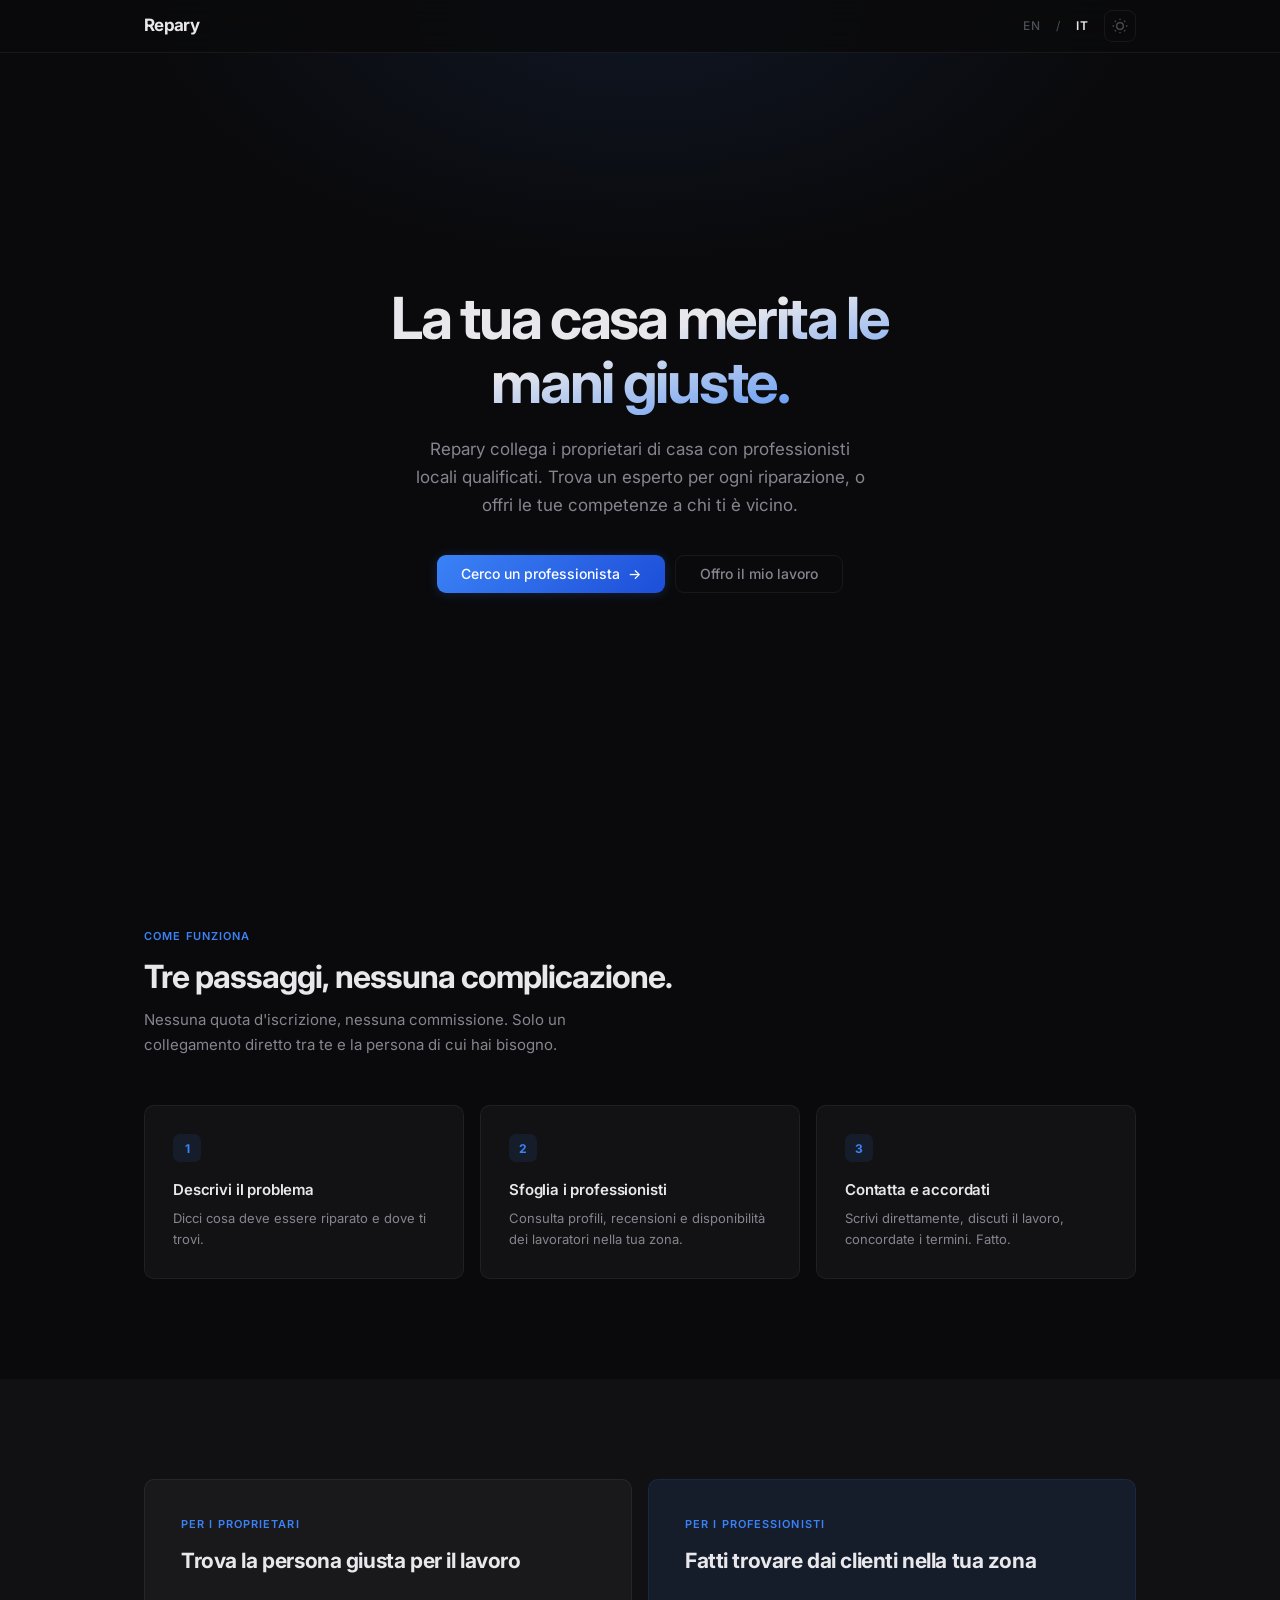
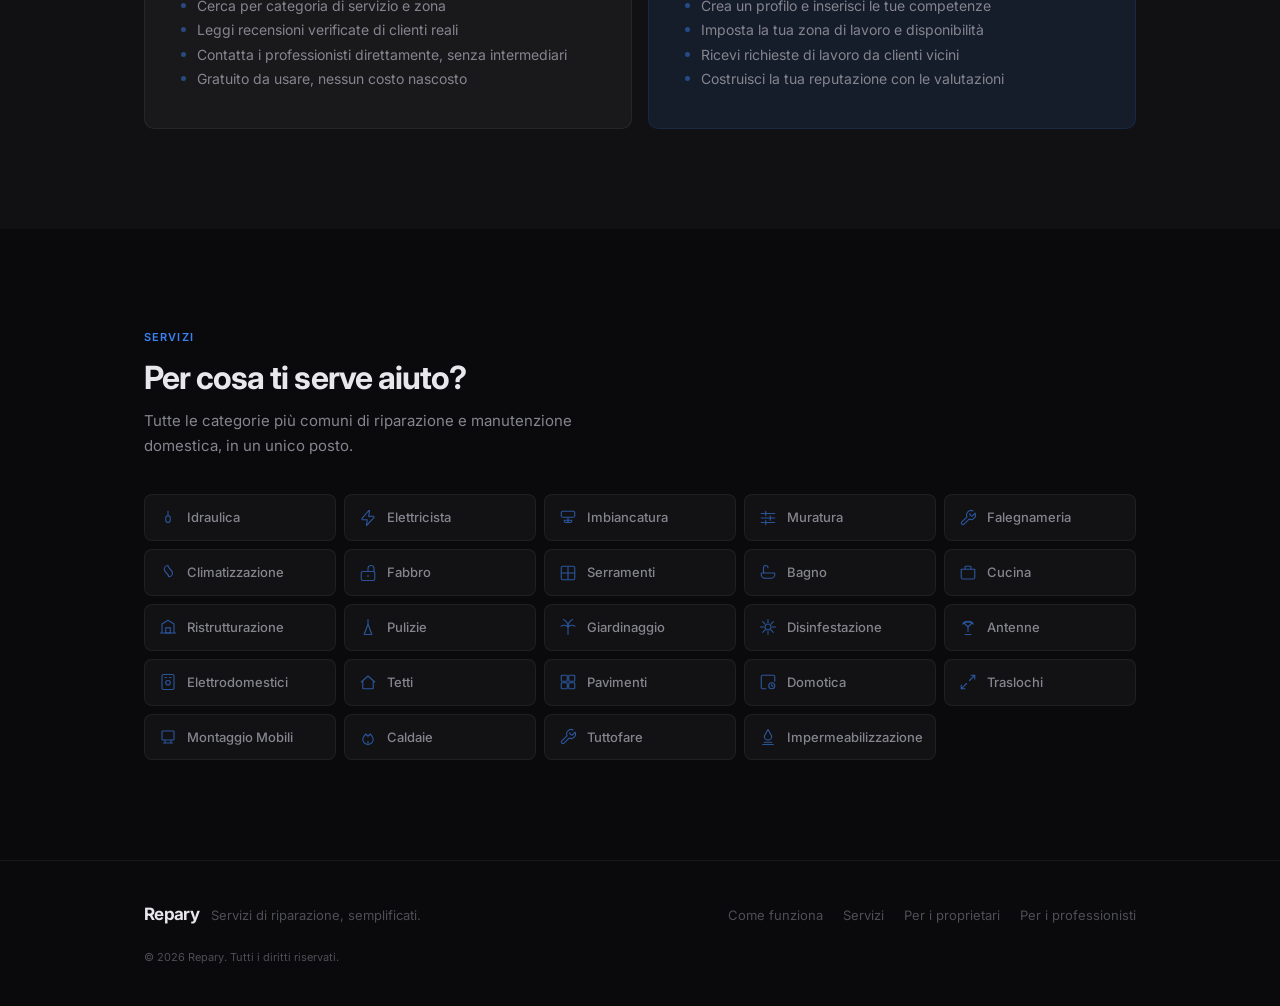
==== it/index.html @ f8eea7bd "Add basic landing page for the project" ====
<!DOCTYPE html>
<html lang="it" data-theme="dark">

<head>
  <meta charset="UTF-8">
  <meta name="viewport" content="width=device-width, initial-scale=1.0">
  <title>Repary | Servizi di riparazione vicino a te</title>
  <meta name="description"
    content="Trova professionisti locali di fiducia per idraulica, elettricità, imbiancatura e ogni esigenza di riparazione domestica. Oppure offri le tue competenze.">
  <link rel="preconnect" href="https://fonts.googleapis.com">
  <link rel="preconnect" href="https://fonts.gstatic.com" crossorigin>
  <link href="https://fonts.googleapis.com/css2?family=Inter:wght@400;500;600;700&display=swap" rel="stylesheet">
  <link rel="stylesheet" href="../styles.css">
</head>

<body>

  <nav class="nav">
    <div class="wrap nav__inner">
      <a href="/it/" class="nav__logo">Repary</a>
      <div class="nav__right">
        <a href="/en/" class="nav__lang">EN</a>
        <span class="nav__sep">/</span>
        <a href="/it/" class="nav__lang nav__lang--active">IT</a>
        <button class="theme-btn" id="theme-toggle" aria-label="Cambia tema">
          <svg class="icon-sun" width="16" height="16" viewBox="0 0 24 24" fill="none" stroke="currentColor"
            stroke-width="2">
            <circle cx="12" cy="12" r="5" />
            <path
              d="M12 1v2M12 21v2M4.22 4.22l1.42 1.42M18.36 18.36l1.42 1.42M1 12h2M21 12h2M4.22 19.78l1.42-1.42M18.36 5.64l1.42-1.42" />
          </svg>
          <svg class="icon-moon" width="16" height="16" viewBox="0 0 24 24" fill="none" stroke="currentColor"
            stroke-width="2">
            <path d="M21 12.79A9 9 0 1 1 11.21 3a7 7 0 0 0 9.79 9.79z" />
          </svg>
        </button>
      </div>
    </div>
  </nav>

  <header class="hero">
    <div class="hero__glow" aria-hidden="true"></div>
    <div class="hero__body">
      <h1 class="hero__title">La tua casa merita le mani giuste.</h1>
      <p class="hero__desc">Repary collega i proprietari di casa con professionisti locali qualificati. Trova un esperto
        per ogni riparazione, o offri le tue competenze a chi ti è vicino.</p>
      <div class="hero__ctas">
        <a href="#proprietari" class="btn btn--fill">Cerco un professionista <span class="btn__arrow">&rarr;</span></a>
        <a href="#professionisti" class="btn btn--outline">Offro il mio lavoro</a>
      </div>
    </div>
  </header>

  <section class="section" id="come-funziona">
    <div class="wrap">
      <p class="section__label">Come funziona</p>
      <h2 class="section__heading">Tre passaggi, nessuna complicazione.</h2>
      <p class="section__sub">Nessuna quota d'iscrizione, nessuna commissione. Solo un collegamento diretto tra te e la
        persona di cui hai bisogno.</p>
      <div class="steps">
        <div class="step">
          <span class="step__num">1</span>
          <h3 class="step__title">Descrivi il problema</h3>
          <p class="step__desc">Dicci cosa deve essere riparato e dove ti trovi.</p>
        </div>
        <div class="step">
          <span class="step__num">2</span>
          <h3 class="step__title">Sfoglia i professionisti</h3>
          <p class="step__desc">Consulta profili, recensioni e disponibilità dei lavoratori nella tua zona.</p>
        </div>
        <div class="step">
          <span class="step__num">3</span>
          <h3 class="step__title">Contatta e accordati</h3>
          <p class="step__desc">Scrivi direttamente, discuti il lavoro, concordate i termini. Fatto.</p>
        </div>
      </div>
    </div>
  </section>

  <section class="section section--alt">
    <div class="wrap">
      <div class="paths">
        <div class="path" id="proprietari">
          <span class="path__label">Per i proprietari</span>
          <h2 class="path__title">Trova la persona giusta per il lavoro</h2>
          <ul class="path__list">
            <li>Cerca per categoria di servizio e zona</li>
            <li>Leggi recensioni verificate di clienti reali</li>
            <li>Contatta i professionisti direttamente, senza intermediari</li>
            <li>Gratuito da usare, nessun costo nascosto</li>
          </ul>
        </div>
        <div class="path path--accent" id="professionisti">
          <span class="path__label">Per i professionisti</span>
          <h2 class="path__title">Fatti trovare dai clienti nella tua zona</h2>
          <ul class="path__list">
            <li>Crea un profilo e inserisci le tue competenze</li>
            <li>Imposta la tua zona di lavoro e disponibilità</li>
            <li>Ricevi richieste di lavoro da clienti vicini</li>
            <li>Costruisci la tua reputazione con le valutazioni</li>
          </ul>
        </div>
      </div>
    </div>
  </section>

  <section class="section" id="servizi">
    <div class="wrap">
      <p class="section__label">Servizi</p>
      <h2 class="section__heading">Per cosa ti serve aiuto?</h2>
      <p class="section__sub">Tutte le categorie più comuni di riparazione e manutenzione domestica, in un unico posto.
      </p>
      <div class="cats" id="cats"></div>
    </div>
  </section>

  <footer class="footer">
    <div class="wrap footer__inner">
      <div class="footer__left">
        <span class="nav__logo">Repary</span>
        <span class="footer__tagline">Servizi di riparazione, semplificati.</span>
      </div>
      <div class="footer__links">
        <a href="#come-funziona">Come funziona</a>
        <a href="#servizi">Servizi</a>
        <a href="#proprietari">Per i proprietari</a>
        <a href="#professionisti">Per i professionisti</a>
      </div>
      <p class="footer__copy">&copy; 2026 Repary. Tutti i diritti riservati.</p>
    </div>
  </footer>

  <script src="../script.js"></script>
</body>

</html>
---- styles.css ----
/* ===========================================
   REPARY | Design System
   =========================================== */

:root {
  --font: 'Inter', system-ui, -apple-system, sans-serif;
  --max-w: 1040px;
  --radius: 10px;
  --t: 180ms ease;
}

[data-theme="dark"] {
  --bg: #0a0a0c;
  --bg-alt: #111114;
  --surface: rgba(255, 255, 255, 0.035);
  --border: rgba(255, 255, 255, 0.06);
  --border-h: rgba(255, 255, 255, 0.12);
  --text: #e8e8ec;
  --text-2: #85858f;
  --text-3: #4e4e56;
  --blue: #3b82f6;
  --blue-soft: rgba(59, 130, 246, 0.10);
  --blue-glow: rgba(59, 130, 246, 0.20);
  --nav-bg: rgba(10, 10, 12, 0.82);
  --hero-glow: radial-gradient(ellipse 55% 45% at 50% 0%, rgba(59, 130, 246, 0.10), transparent 70%);
}

[data-theme="light"] {
  --bg: #fafafa;
  --bg-alt: #f4f4f5;
  --surface: rgba(0, 0, 0, 0.025);
  --border: rgba(0, 0, 0, 0.06);
  --border-h: rgba(0, 0, 0, 0.12);
  --text: #111114;
  --text-2: #62626b;
  --text-3: #a1a1a9;
  --blue: #2563eb;
  --blue-soft: rgba(37, 99, 235, 0.07);
  --blue-glow: rgba(37, 99, 235, 0.12);
  --nav-bg: rgba(250, 250, 250, 0.82);
  --hero-glow: radial-gradient(ellipse 55% 45% at 50% 0%, rgba(37, 99, 235, 0.06), transparent 70%);
}

/* --- Reset --- */
*,
*::before,
*::after {
  margin: 0;
  padding: 0;
  box-sizing: border-box;
}

html {
  scroll-behavior: smooth;
}

body {
  font-family: var(--font);
  background: var(--bg);
  color: var(--text);
  line-height: 1.6;
  -webkit-font-smoothing: antialiased;
  -moz-osx-font-smoothing: grayscale;
  transition: background var(--t), color var(--t);
}

a {
  color: inherit;
  text-decoration: none;
}

ul {
  list-style: none;
}

.wrap {
  max-width: var(--max-w);
  margin: 0 auto;
  padding: 0 24px;
}

/* ======= NAV ======= */
.nav {
  position: fixed;
  top: 0;
  left: 0;
  right: 0;
  z-index: 50;
  background: var(--nav-bg);
  backdrop-filter: blur(24px);
  -webkit-backdrop-filter: blur(24px);
  border-bottom: 1px solid var(--border);
}

.nav__inner {
  display: flex;
  align-items: center;
  justify-content: space-between;
  height: 52px;
}

.nav__logo {
  font-size: 17px;
  font-weight: 700;
  letter-spacing: -0.04em;
}

.nav__right {
  display: flex;
  align-items: center;
  gap: 16px;
}

.nav__lang {
  font-size: 12px;
  font-weight: 500;
  color: var(--text-3);
  letter-spacing: 0.04em;
  transition: color var(--t);
}

.nav__lang:hover {
  color: var(--text);
}

.nav__lang--active {
  color: var(--text);
  font-weight: 600;
}

.nav__sep {
  color: var(--text-3);
  font-size: 12px;
  user-select: none;
}

.theme-btn {
  display: flex;
  align-items: center;
  justify-content: center;
  width: 32px;
  height: 32px;
  border: 1px solid var(--border);
  border-radius: 8px;
  background: none;
  color: var(--text-3);
  cursor: pointer;
  transition: color var(--t), border-color var(--t);
}

.theme-btn:hover {
  color: var(--text);
  border-color: var(--border-h);
}

[data-theme="dark"] .icon-sun {
  display: block;
}

[data-theme="dark"] .icon-moon {
  display: none;
}

[data-theme="light"] .icon-sun {
  display: none;
}

[data-theme="light"] .icon-moon {
  display: block;
}

/* ======= HERO ======= */
.hero {
  position: relative;
  display: flex;
  align-items: center;
  justify-content: center;
  min-height: 92vh;
  min-height: 92svh;
  padding: 52px 0 0;
  text-align: center;
  overflow: hidden;
}

.hero__glow {
  position: absolute;
  inset: 0;
  background: var(--hero-glow);
  pointer-events: none;
}

.hero__body {
  position: relative;
  z-index: 1;
  max-width: 580px;
  padding: 0 24px;
}

.hero__title {
  font-size: clamp(34px, 5.5vw, 58px);
  font-weight: 700;
  letter-spacing: -0.04em;
  line-height: 1.1;
  margin-bottom: 20px;
  background: linear-gradient(165deg, var(--text) 45%, var(--blue));
  -webkit-background-clip: text;
  background-clip: text;
  -webkit-text-fill-color: transparent;
}

.hero__desc {
  font-size: 17px;
  color: var(--text-2);
  line-height: 1.65;
  max-width: 460px;
  margin: 0 auto 36px;
}

.hero__ctas {
  display: flex;
  justify-content: center;
  gap: 10px;
  flex-wrap: wrap;
}

/* ======= BUTTONS ======= */
.btn {
  display: inline-flex;
  align-items: center;
  gap: 8px;
  padding: 11px 24px;
  border-radius: 9px;
  font: 500 14px/1 var(--font);
  border: none;
  cursor: pointer;
  transition: transform 120ms ease, box-shadow var(--t), opacity var(--t);
}

.btn:active {
  transform: scale(0.98);
}

.btn--fill {
  background: linear-gradient(135deg, #3b82f6, #1d4ed8);
  color: #fff;
  box-shadow: 0 1px 12px var(--blue-glow);
}

.btn--fill:hover {
  box-shadow: 0 2px 20px var(--blue-glow);
}

.btn--outline {
  background: none;
  border: 1px solid var(--border);
  color: var(--text-2);
}

.btn--outline:hover {
  border-color: var(--blue);
  color: var(--blue);
}

.btn__arrow {
  transition: transform var(--t);
}

.btn:hover .btn__arrow {
  transform: translateX(2px);
}

/* ======= SECTION HELPERS ======= */
.section {
  padding: 100px 0;
}

.section--alt {
  background: var(--bg-alt);
}

.section__label {
  font-size: 11px;
  font-weight: 600;
  letter-spacing: 0.1em;
  text-transform: uppercase;
  color: var(--blue);
  margin-bottom: 12px;
}

.section__heading {
  font-size: clamp(24px, 3vw, 32px);
  font-weight: 700;
  letter-spacing: -0.03em;
  line-height: 1.2;
  margin-bottom: 12px;
}

.section__sub {
  font-size: 15px;
  color: var(--text-2);
  line-height: 1.65;
  max-width: 480px;
}

/* ======= PATHS (Homeowner / Worker) ======= */
.paths {
  display: grid;
  grid-template-columns: 1fr 1fr;
  gap: 16px;
}

.path {
  padding: 36px;
  border-radius: var(--radius);
  border: 1px solid var(--border);
  background: var(--surface);
  transition: border-color var(--t);
}

.path:hover {
  border-color: var(--border-h);
}

.path--accent {
  background: var(--blue-soft);
  border-color: rgba(59, 130, 246, 0.12);
}

.path--accent:hover {
  border-color: var(--blue);
}

.path__label {
  font-size: 11px;
  font-weight: 600;
  letter-spacing: 0.1em;
  text-transform: uppercase;
  color: var(--blue);
  margin-bottom: 14px;
  display: block;
}

.path__title {
  font-size: 21px;
  font-weight: 700;
  letter-spacing: -0.02em;
  line-height: 1.25;
  margin-bottom: 20px;
}

.path__list li {
  position: relative;
  padding-left: 16px;
  font-size: 14px;
  color: var(--text-2);
  line-height: 1.75;
}

.path__list li::before {
  content: '';
  position: absolute;
  left: 0;
  top: 9px;
  width: 5px;
  height: 5px;
  border-radius: 50%;
  background: var(--blue);
  opacity: 0.45;
}

/* ======= HOW IT WORKS ======= */
.steps {
  display: grid;
  grid-template-columns: repeat(3, 1fr);
  gap: 16px;
  margin-top: 48px;
}

.step {
  padding: 28px;
  border-radius: var(--radius);
  border: 1px solid var(--border);
  background: var(--surface);
}

.step__num {
  display: inline-flex;
  align-items: center;
  justify-content: center;
  width: 28px;
  height: 28px;
  border-radius: 7px;
  background: var(--blue-soft);
  color: var(--blue);
  font-size: 12px;
  font-weight: 700;
  margin-bottom: 16px;
}

.step__title {
  font-size: 15px;
  font-weight: 600;
  margin-bottom: 6px;
  letter-spacing: -0.01em;
}

.step__desc {
  font-size: 13px;
  color: var(--text-2);
  line-height: 1.6;
}

/* ======= CATEGORIES ======= */
.cats {
  display: grid;
  grid-template-columns: repeat(auto-fill, minmax(170px, 1fr));
  gap: 8px;
  margin-top: 36px;
}

.cat {
  display: flex;
  align-items: center;
  gap: 10px;
  padding: 12px 14px;
  border-radius: 8px;
  border: 1px solid var(--border);
  background: var(--surface);
  font-size: 13px;
  font-weight: 500;
  color: var(--text-2);
  transition: color var(--t), border-color var(--t), background var(--t);
}

.cat:hover {
  color: var(--text);
  border-color: var(--border-h);
}

.cat__icon {
  width: 18px;
  height: 18px;
  flex-shrink: 0;
  color: var(--blue);
  opacity: 0.6;
  transition: opacity var(--t);
}

.cat:hover .cat__icon {
  opacity: 1;
}

/* ======= FOOTER ======= */
.footer {
  border-top: 1px solid var(--border);
  padding: 40px 0;
}

.footer__inner {
  display: flex;
  align-items: center;
  justify-content: space-between;
  flex-wrap: wrap;
  gap: 16px;
}

.footer__left {
  display: flex;
  align-items: baseline;
  gap: 12px;
}

.footer__tagline {
  font-size: 13px;
  color: var(--text-3);
}

.footer__links {
  display: flex;
  gap: 20px;
}

.footer__links a {
  font-size: 13px;
  color: var(--text-3);
  transition: color var(--t);
}

.footer__links a:hover {
  color: var(--text);
}

.footer__copy {
  width: 100%;
  font-size: 11px;
  color: var(--text-3);
  margin-top: 4px;
}

/* ======= RESPONSIVE ======= */
@media (max-width: 768px) {
  .paths {
    grid-template-columns: 1fr;
  }

  .steps {
    grid-template-columns: 1fr;
  }

  .path {
    padding: 28px;
  }

  .cats {
    grid-template-columns: repeat(2, 1fr);
  }

  .footer__inner {
    flex-direction: column;
    align-items: flex-start;
  }

  .footer__left {
    flex-direction: column;
    gap: 4px;
  }

  .hero__ctas {
    flex-direction: column;
    align-items: center;
  }

  .btn {
    width: 100%;
    justify-content: center;
  }
}

@media (max-width: 480px) {
  .cats {
    grid-template-columns: 1fr;
  }
}
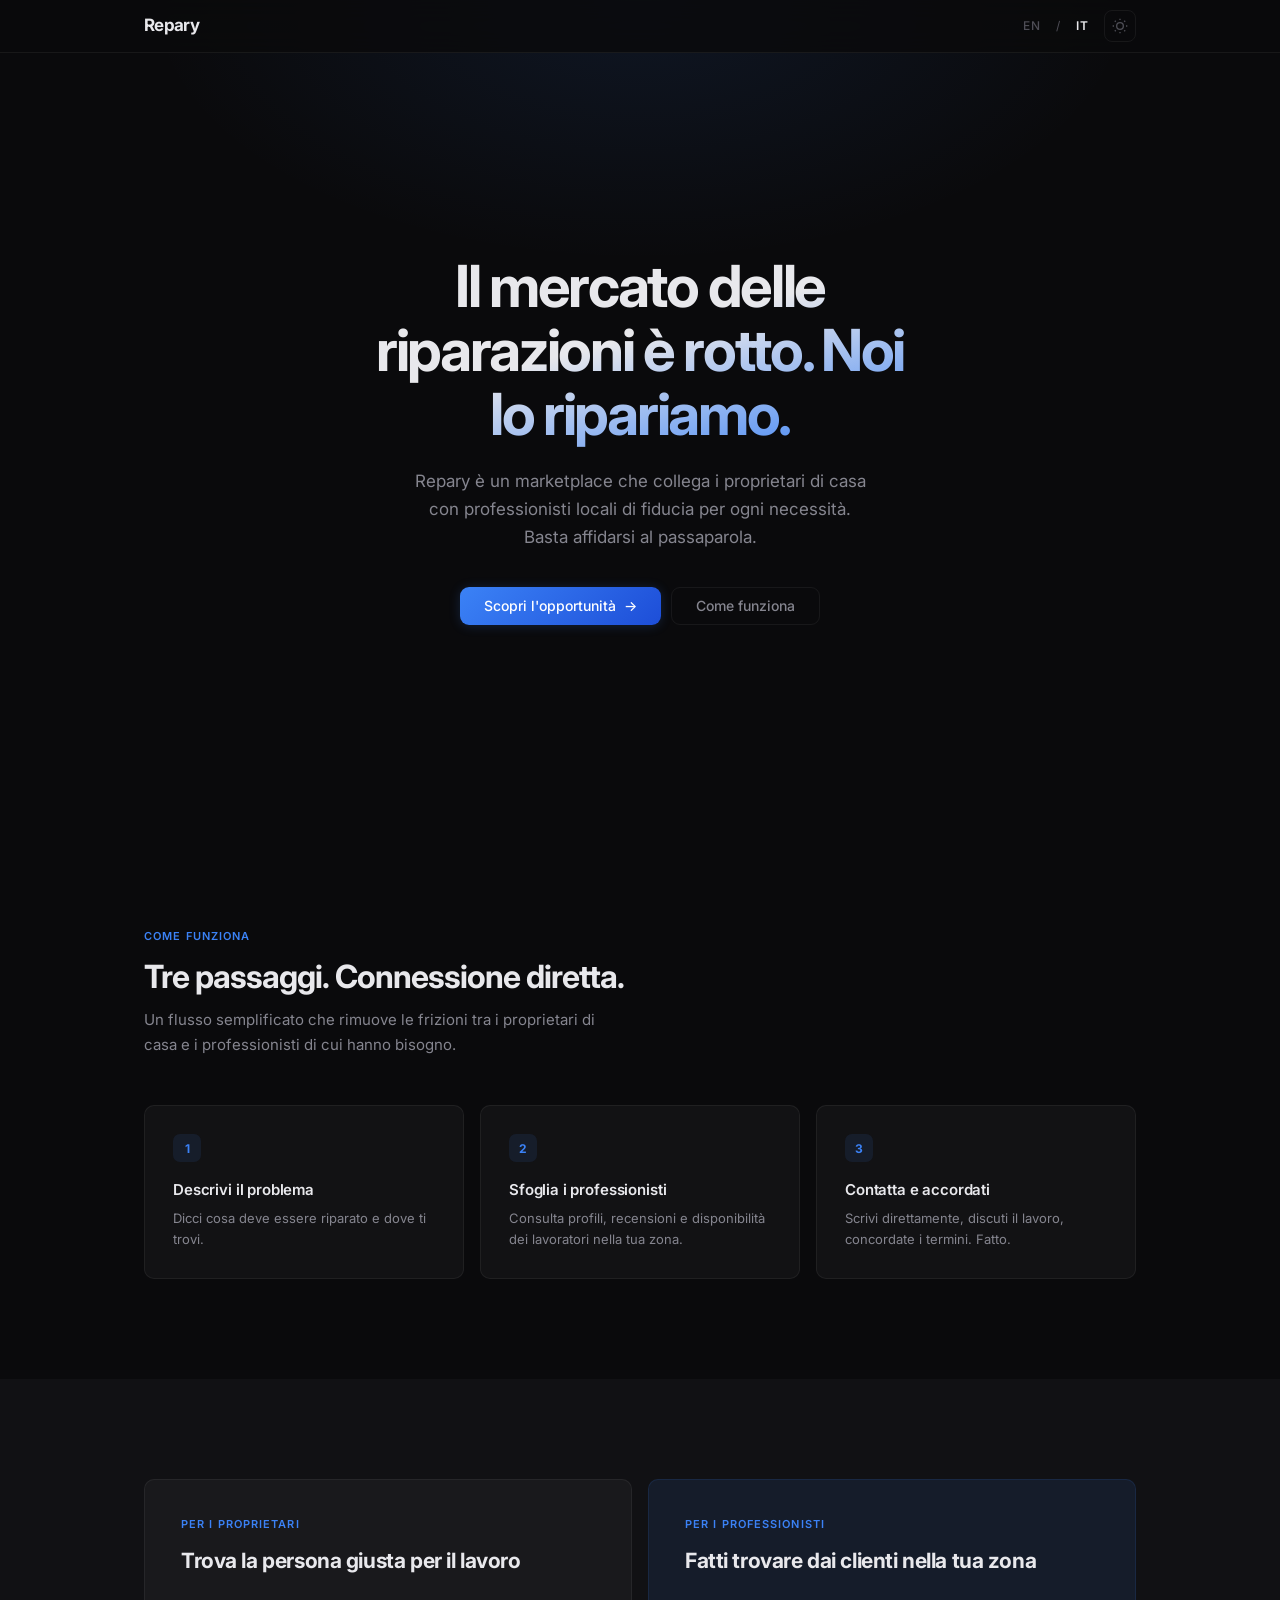
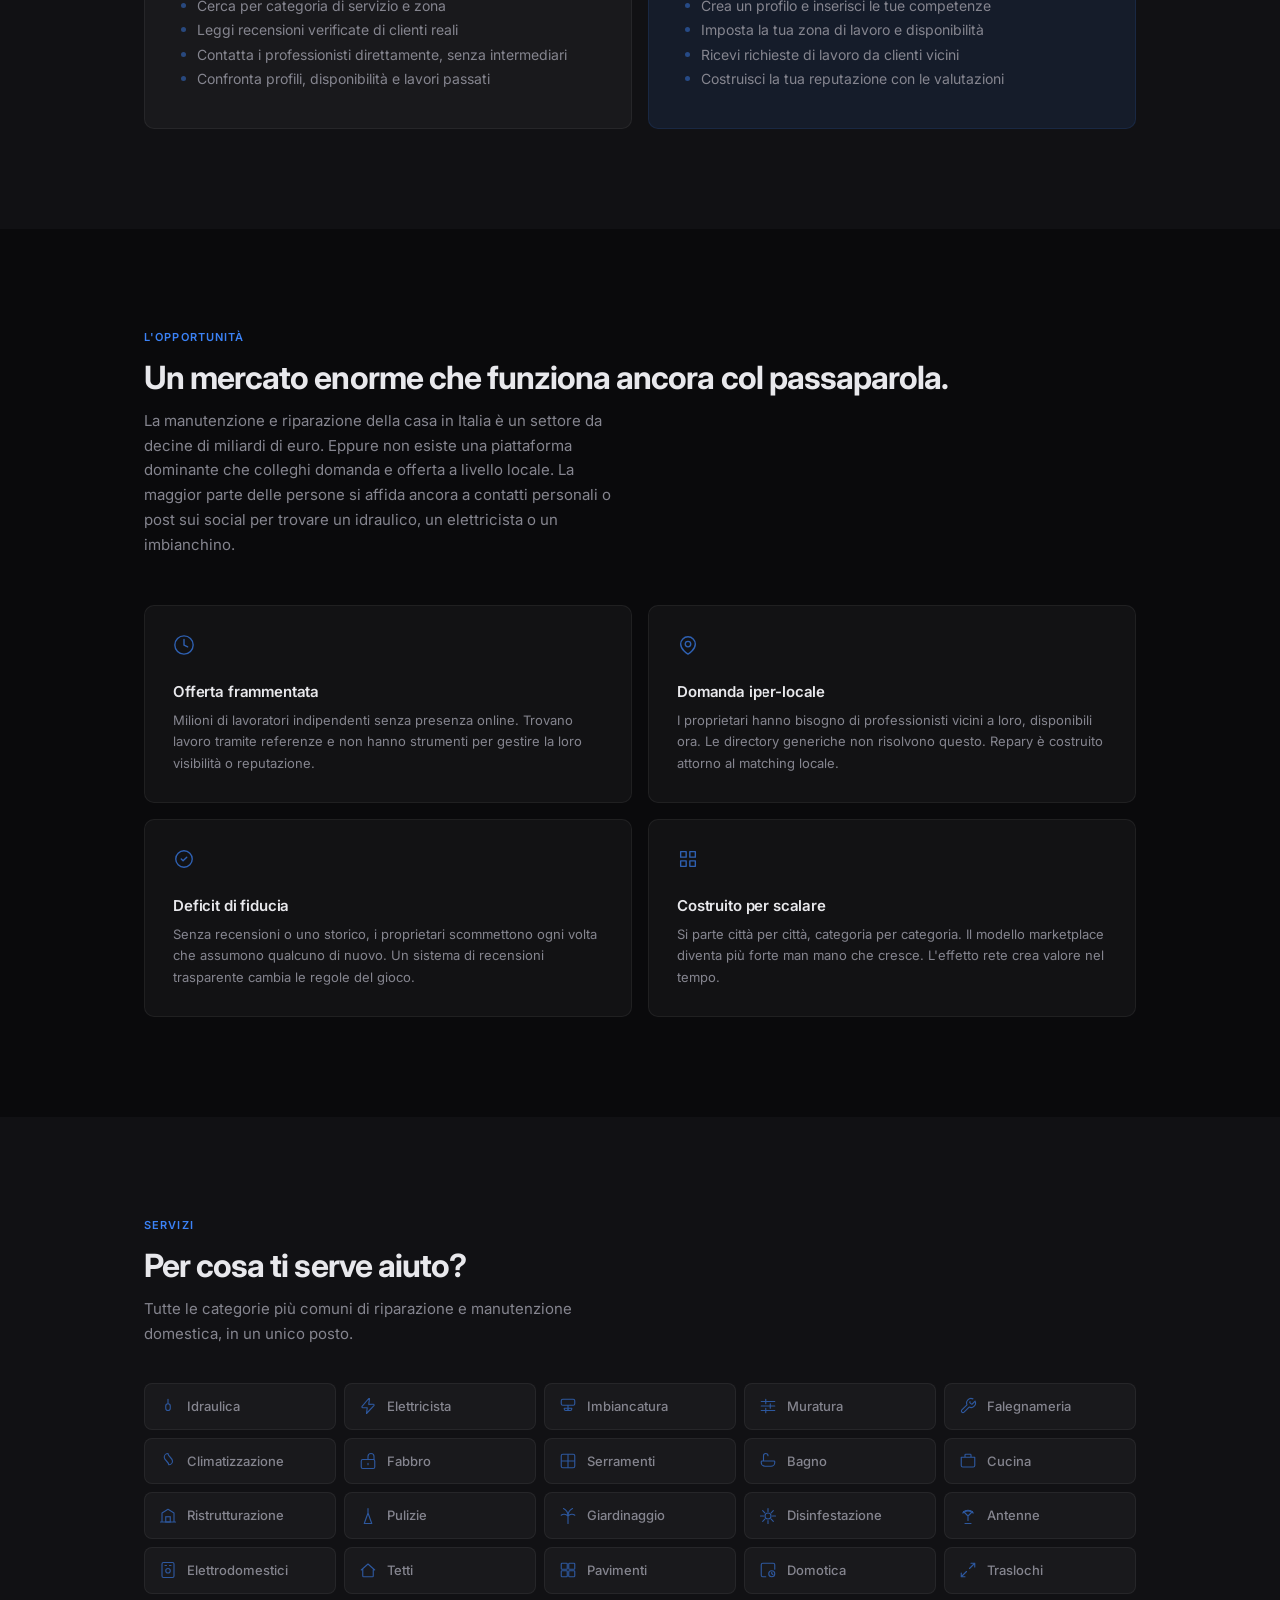
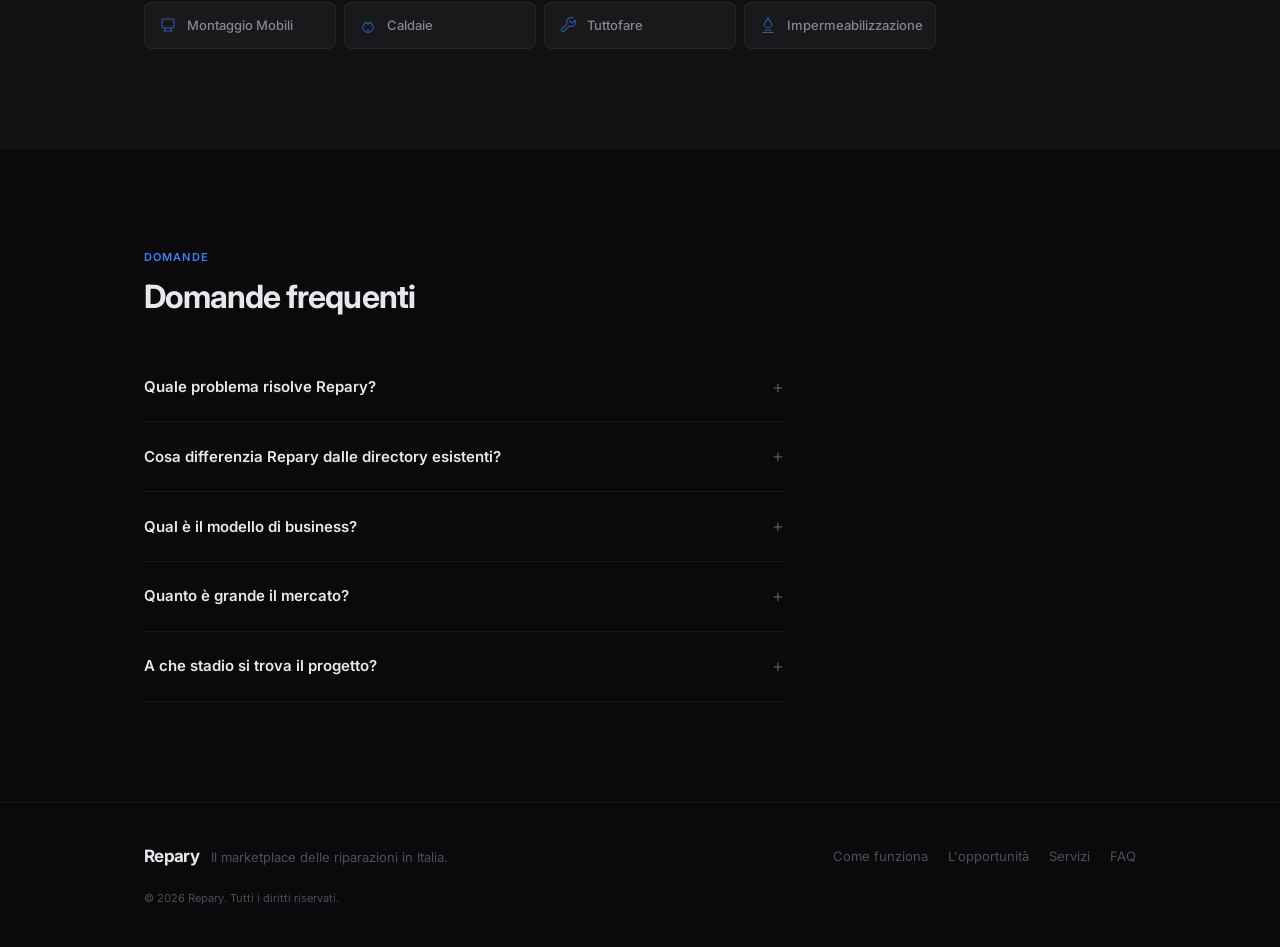
==== commit 5c35f472: "Fix text and add FAQ" ====
--- a/it/index.html
+++ b/it/index.html
@@ -41,12 +41,11 @@
   <header class="hero">
     <div class="hero__glow" aria-hidden="true"></div>
     <div class="hero__body">
-      <h1 class="hero__title">La tua casa merita le mani giuste.</h1>
-      <p class="hero__desc">Repary collega i proprietari di casa con professionisti locali qualificati. Trova un esperto
-        per ogni riparazione, o offri le tue competenze a chi ti è vicino.</p>
+      <h1 class="hero__title">Il mercato delle riparazioni è rotto. Noi lo ripariamo.</h1>
+      <p class="hero__desc">Repary è un marketplace che collega i proprietari di casa con professionisti locali di fiducia per ogni necessità. Basta affidarsi al passaparola.</p>
       <div class="hero__ctas">
-        <a href="#proprietari" class="btn btn--fill">Cerco un professionista <span class="btn__arrow">&rarr;</span></a>
-        <a href="#professionisti" class="btn btn--outline">Offro il mio lavoro</a>
+        <a href="#opportunita" class="btn btn--fill">Scopri l'opportunità <span class="btn__arrow">&rarr;</span></a>
+        <a href="#come-funziona" class="btn btn--outline">Come funziona</a>
       </div>
     </div>
   </header>
@@ -54,9 +53,8 @@
   <section class="section" id="come-funziona">
     <div class="wrap">
       <p class="section__label">Come funziona</p>
-      <h2 class="section__heading">Tre passaggi, nessuna complicazione.</h2>
-      <p class="section__sub">Nessuna quota d'iscrizione, nessuna commissione. Solo un collegamento diretto tra te e la
-        persona di cui hai bisogno.</p>
+      <h2 class="section__heading">Tre passaggi. Connessione diretta.</h2>
+      <p class="section__sub">Un flusso semplificato che rimuove le frizioni tra i proprietari di casa e i professionisti di cui hanno bisogno.</p>
       <div class="steps">
         <div class="step">
           <span class="step__num">1</span>
@@ -87,7 +85,7 @@
             <li>Cerca per categoria di servizio e zona</li>
             <li>Leggi recensioni verificate di clienti reali</li>
             <li>Contatta i professionisti direttamente, senza intermediari</li>
-            <li>Gratuito da usare, nessun costo nascosto</li>
+            <li>Confronta profili, disponibilità e lavori passati</li>
           </ul>
         </div>
         <div class="path path--accent" id="professionisti">
@@ -104,13 +102,79 @@
     </div>
   </section>
 
-  <section class="section" id="servizi">
+  <section class="section" id="opportunita">
+    <div class="wrap">
+      <p class="section__label">L'opportunit&agrave;</p>
+      <h2 class="section__heading">Un mercato enorme che funziona ancora col passaparola.</h2>
+      <p class="section__sub">La manutenzione e riparazione della casa in Italia è un settore da decine di miliardi di euro. Eppure non esiste una piattaforma dominante che colleghi domanda e offerta a livello locale. La maggior parte delle persone si affida ancora a contatti personali o post sui social per trovare un idraulico, un elettricista o un imbianchino.</p>
+      <div class="values">
+        <div class="value">
+          <svg class="value__icon" viewBox="0 0 24 24" width="22" height="22" fill="none" stroke="currentColor" stroke-width="1.5">
+            <circle cx="12" cy="12" r="10"/><path d="M12 6v6l4 2" stroke-linecap="round"/>
+          </svg>
+          <h3 class="value__title">Offerta frammentata</h3>
+          <p class="value__desc">Milioni di lavoratori indipendenti senza presenza online. Trovano lavoro tramite referenze e non hanno strumenti per gestire la loro visibilità o reputazione.</p>
+        </div>
+        <div class="value">
+          <svg class="value__icon" viewBox="0 0 24 24" width="22" height="22" fill="none" stroke="currentColor" stroke-width="1.5">
+            <path d="M12 22s-8-4.5-8-11a8 8 0 0 1 16 0c0 6.5-8 11-8 11Z" stroke-linecap="round" stroke-linejoin="round"/><circle cx="12" cy="11" r="3"/>
+          </svg>
+          <h3 class="value__title">Domanda iper-locale</h3>
+          <p class="value__desc">I proprietari hanno bisogno di professionisti vicini a loro, disponibili ora. Le directory generiche non risolvono questo. Repary è costruito attorno al matching locale.</p>
+        </div>
+        <div class="value">
+          <svg class="value__icon" viewBox="0 0 24 24" width="22" height="22" fill="none" stroke="currentColor" stroke-width="1.5">
+            <path d="M9 12l2 2 4-4" stroke-linecap="round" stroke-linejoin="round"/><path d="M21 12a9 9 0 1 1-18 0 9 9 0 0 1 18 0Z"/>
+          </svg>
+          <h3 class="value__title">Deficit di fiducia</h3>
+          <p class="value__desc">Senza recensioni o uno storico, i proprietari scommettono ogni volta che assumono qualcuno di nuovo. Un sistema di recensioni trasparente cambia le regole del gioco.</p>
+        </div>
+        <div class="value">
+          <svg class="value__icon" viewBox="0 0 24 24" width="22" height="22" fill="none" stroke="currentColor" stroke-width="1.5">
+            <path d="M4 14h6v6H4zM14 4h6v6h-6z" stroke-linecap="round" stroke-linejoin="round"/><path d="M4 4h6v6H4zM14 14h6v6h-6z" stroke-linecap="round" stroke-linejoin="round"/>
+          </svg>
+          <h3 class="value__title">Costruito per scalare</h3>
+          <p class="value__desc">Si parte città per città, categoria per categoria. Il modello marketplace diventa più forte man mano che cresce. L'effetto rete crea valore nel tempo.</p>
+        </div>
+      </div>
+    </div>
+  </section>
+
+  <section class="section section--alt" id="servizi">
     <div class="wrap">
       <p class="section__label">Servizi</p>
       <h2 class="section__heading">Per cosa ti serve aiuto?</h2>
-      <p class="section__sub">Tutte le categorie più comuni di riparazione e manutenzione domestica, in un unico posto.
-      </p>
+      <p class="section__sub">Tutte le categorie pi&ugrave; comuni di riparazione e manutenzione domestica, in un unico posto.</p>
       <div class="cats" id="cats"></div>
+    </div>
+  </section>
+
+  <section class="section" id="domande">
+    <div class="wrap">
+      <p class="section__label">Domande</p>
+      <h2 class="section__heading">Domande frequenti</h2>
+      <div class="faq-list">
+        <details class="faq">
+          <summary class="faq__q">Quale problema risolve Repary?</summary>
+          <p class="faq__a">Il mercato delle riparazioni in Italia &egrave; ancora offline. Quando si rompe un tubo o c'&egrave; da dipingere un muro, le persone chiedono agli amici o cercano sui gruppi social. Manca una piattaforma strutturata e affidabile per trovare professionisti locali. Repary colma questa lacuna.</p>
+        </details>
+        <details class="faq">
+          <summary class="faq__q">Cosa differenzia Repary dalle directory esistenti?</summary>
+          <p class="faq__a">Le directory tradizionali sono elenchi statici senza indicatori di qualit&agrave;. Repary si basa su tre pilastri: matching geo-localizzato (vedi solo i professionisti vicini a te), recensioni verificate (legate a lavori reali), e profili strutturati che mostrano competenze, disponibilit&agrave; e portfolio.</p>
+        </details>
+        <details class="faq">
+          <summary class="faq__q">Qual &egrave; il modello di business?</summary>
+          <p class="faq__a">Il focus iniziale &egrave; sulla costruzione di un network solido. Le opzioni di monetizzazione includono visibilit&agrave; premium per i professionisti, generazione di lead, e partnership con fornitori e assicurazioni. La priorit&agrave; attuale &egrave; raggiungere la massa critica.</p>
+        </details>
+        <details class="faq">
+          <summary class="faq__q">Quanto &egrave; grande il mercato?</summary>
+          <p class="faq__a">Il mercato della manutenzione e ristrutturazione in Italia supera i 40 miliardi di euro l'anno. Gran parte &egrave; servita da micro-imprese e autonomi con visibilit&agrave; online nulla. Anche una piccola adozione si traduce in volumi significativi.</p>
+        </details>
+        <details class="faq">
+          <summary class="faq__q">A che stadio si trova il progetto?</summary>
+          <p class="faq__a">Repary &egrave; in fase di validazione del concept. Sono stati definiti il design della piattaforma, le categorie e i flussi utente. I prossimi step sono lo sviluppo dell'MVP, l'onboarding dei primi professionisti in una citt&agrave; pilota e la validazione del product-market fit.</p>
+        </details>
+      </div>
     </div>
   </section>
 
@@ -118,13 +182,13 @@
     <div class="wrap footer__inner">
       <div class="footer__left">
         <span class="nav__logo">Repary</span>
-        <span class="footer__tagline">Servizi di riparazione, semplificati.</span>
+        <span class="footer__tagline">Il marketplace delle riparazioni in Italia.</span>
       </div>
       <div class="footer__links">
         <a href="#come-funziona">Come funziona</a>
+        <a href="#opportunita">L'opportunit&agrave;</a>
         <a href="#servizi">Servizi</a>
-        <a href="#proprietari">Per i proprietari</a>
-        <a href="#professionisti">Per i professionisti</a>
+        <a href="#domande">FAQ</a>
       </div>
       <p class="footer__copy">&copy; 2026 Repary. Tutti i diritti riservati.</p>
     </div>
--- a/styles.css
+++ b/styles.css
@@ -450,6 +450,92 @@
   opacity: 1;
 }
 
+/* ======= VALUES ======= */
+.values {
+  display: grid;
+  grid-template-columns: 1fr 1fr;
+  gap: 16px;
+  margin-top: 48px;
+}
+
+.value {
+  padding: 28px;
+  border-radius: var(--radius);
+  border: 1px solid var(--border);
+  background: var(--surface);
+}
+
+.value__icon {
+  color: var(--blue);
+  margin-bottom: 16px;
+  opacity: 0.7;
+}
+
+.value__title {
+  font-size: 15px;
+  font-weight: 600;
+  letter-spacing: -0.01em;
+  margin-bottom: 6px;
+}
+
+.value__desc {
+  font-size: 13px;
+  color: var(--text-2);
+  line-height: 1.65;
+}
+
+/* ======= FAQ ======= */
+.faq-list {
+  max-width: 640px;
+  margin-top: 36px;
+}
+
+.faq {
+  border-bottom: 1px solid var(--border);
+}
+
+.faq__q {
+  display: flex;
+  align-items: center;
+  justify-content: space-between;
+  padding: 20px 0;
+  font-size: 15px;
+  font-weight: 600;
+  cursor: pointer;
+  color: var(--text);
+  list-style: none;
+  transition: color var(--t);
+}
+
+.faq__q::-webkit-details-marker {
+  display: none;
+}
+
+.faq__q::after {
+  content: '+';
+  font-size: 18px;
+  font-weight: 400;
+  color: var(--text-3);
+  flex-shrink: 0;
+  margin-left: 16px;
+  transition: transform var(--t);
+}
+
+.faq[open] .faq__q::after {
+  content: '\2212';
+}
+
+.faq__q:hover {
+  color: var(--blue);
+}
+
+.faq__a {
+  font-size: 14px;
+  color: var(--text-2);
+  line-height: 1.7;
+  padding-bottom: 20px;
+}
+
 /* ======= FOOTER ======= */
 .footer {
   border-top: 1px solid var(--border);
@@ -507,6 +593,10 @@
     grid-template-columns: 1fr;
   }
 
+  .values {
+    grid-template-columns: 1fr;
+  }
+
   .path {
     padding: 28px;
   }
